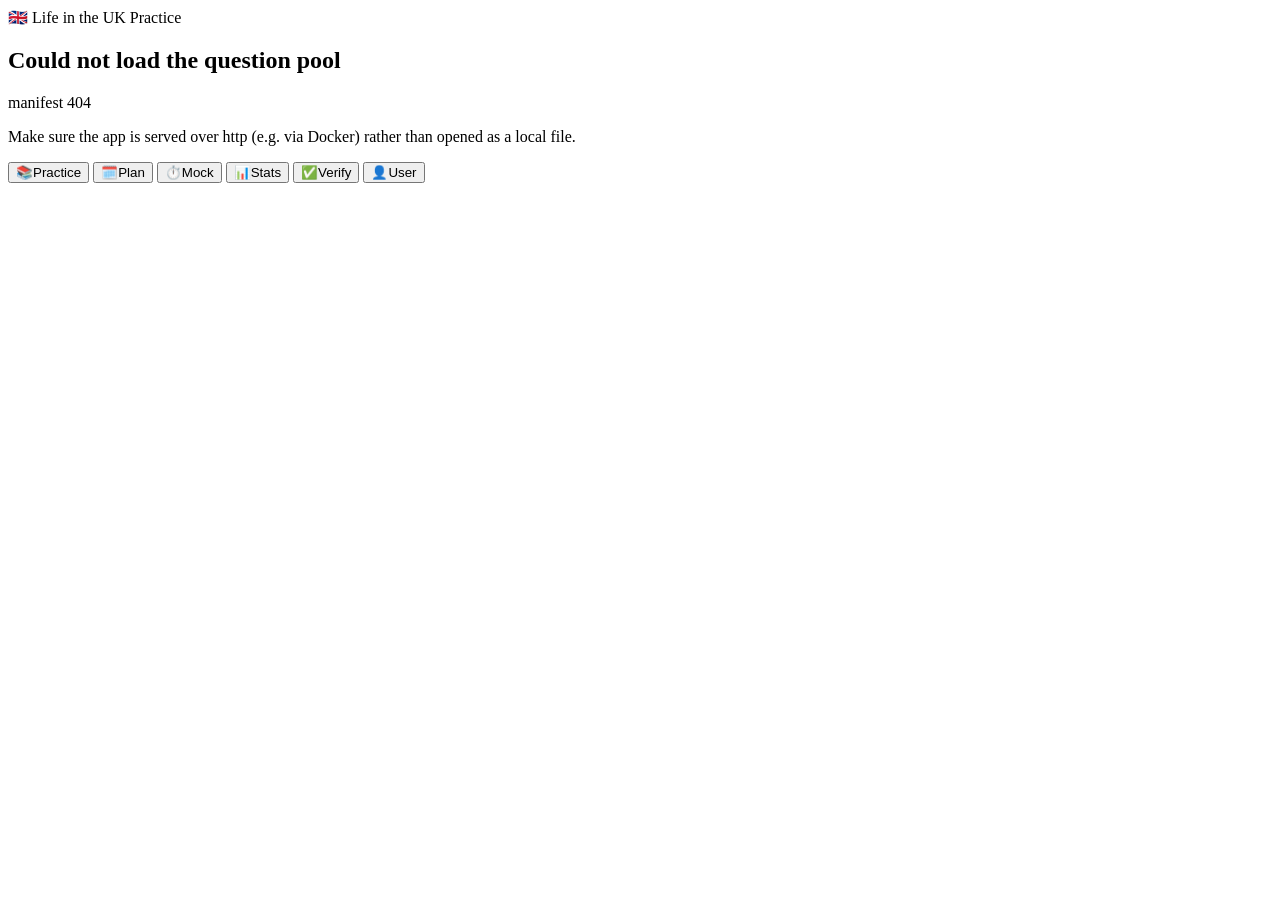
==== app/index.html @ ad507122 "Study plan: choose a 4, 2 or 1-week timeline; hide answers in review - three hand-written schedules " ====
<!doctype html>
<html lang="en">
  <head>
    <meta charset="utf-8" />
    <meta
      name="viewport"
      content="width=device-width, initial-scale=1, viewport-fit=cover"
    />
    <meta name="theme-color" content="#012169" />
    <meta
      name="description"
      content="Offline practice and mock tests for the Life in the UK Test — by category or random."
    />
    <title>Life in the UK · Practice</title>
    <link rel="stylesheet" href="css/styles.css?v=20261019b" />
  </head>
  <body>
    <div class="app">
      <header class="app-header" id="appHeader">
        <button class="icon-btn" id="backBtn" aria-label="Back" hidden>‹</button>
        <div class="header-titles">
          <span class="brand">🇬🇧 Life in the UK</span>
          <span class="subtitle" id="headerSubtitle">Practice</span>
        </div>
        <div class="header-right" id="headerRight"></div>
      </header>

      <main id="main" class="app-main" aria-live="polite">
        <div class="loading">
          <div class="spinner"></div>
          <p>Loading question pool…</p>
        </div>
      </main>

      <nav class="tabbar" id="tabbar">
        <button class="tab is-active" data-tab="practice">
          <span class="tab-ico">📚</span><span>Practice</span>
        </button>
        <button class="tab" data-tab="plan">
          <span class="tab-ico">🗓️</span><span>Plan</span>
        </button>
        <button class="tab" data-tab="mock">
          <span class="tab-ico">⏱️</span><span>Mock</span>
        </button>
        <button class="tab" data-tab="stats">
          <span class="tab-ico">📊</span><span>Stats</span>
        </button>
        <button class="tab" data-tab="verify">
          <span class="tab-ico">✅</span><span>Verify</span>
        </button>
        <button class="tab" data-tab="user">
          <span class="tab-ico">👤</span><span>User</span>
        </button>
      </nav>
    </div>

    <div class="toast" id="toast" hidden></div>

    <script src="js/app.js?v=20261019b"></script>
  </body>
</html>
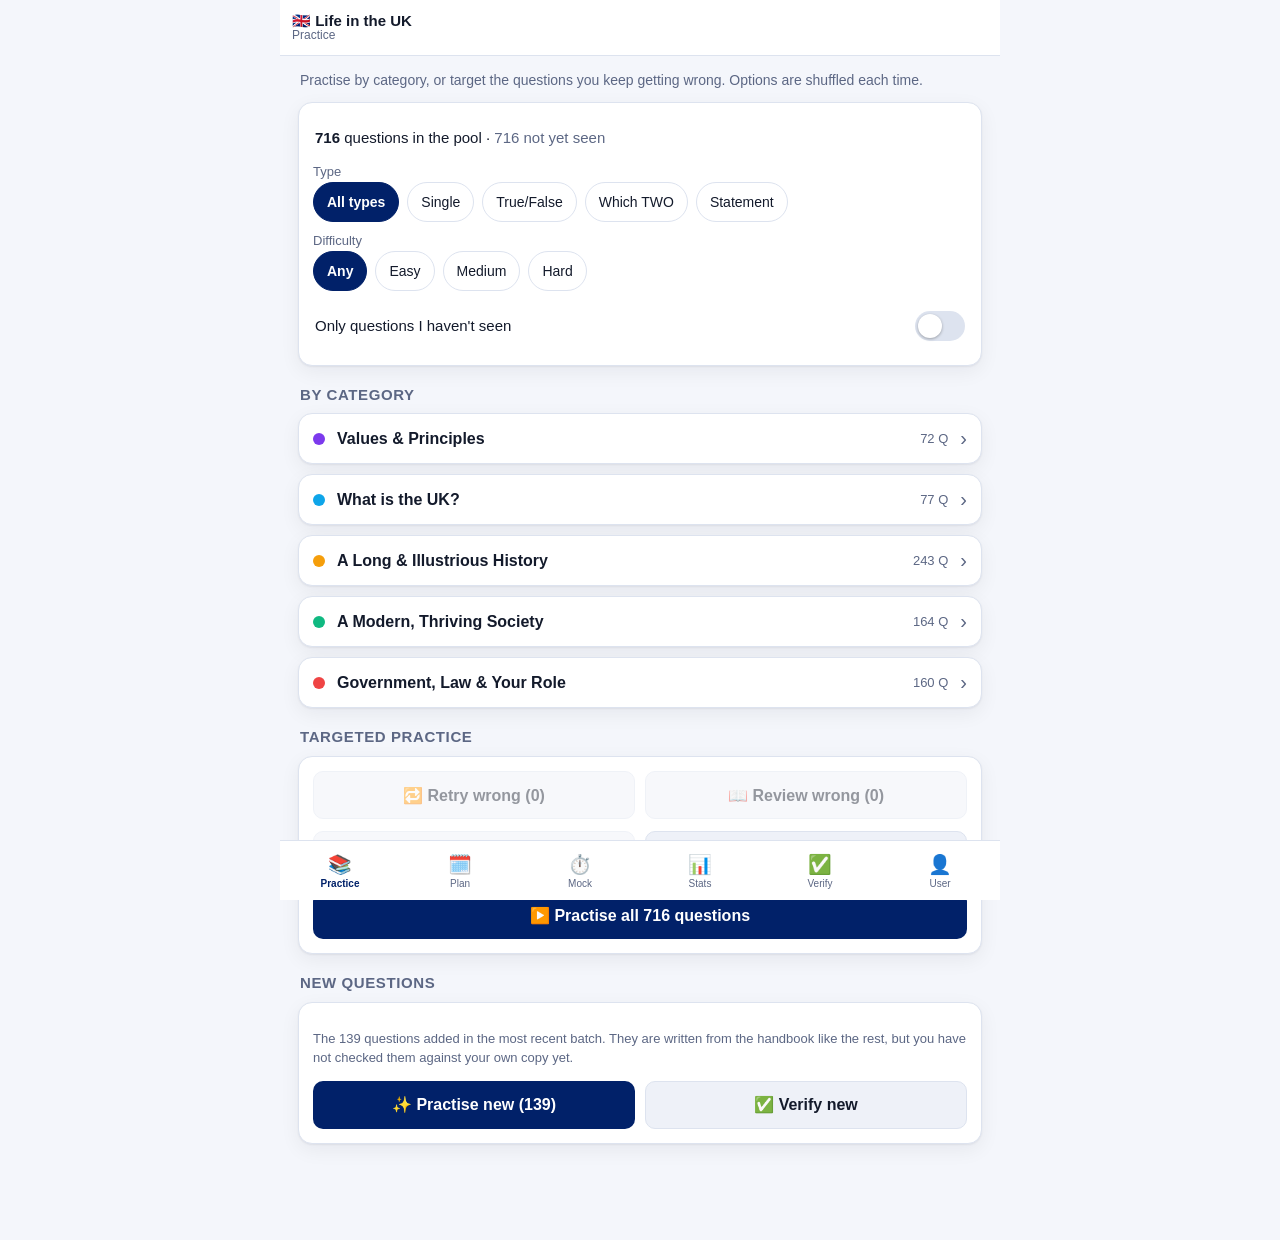
==== commit 405cf65b: "Life in the UK practice app: 716 questions, flags, review, Pages deploy - 716 original questions acr" ====
--- a/app/index.html
+++ b/app/index.html
@@ -12,7 +12,7 @@
       content="Offline practice and mock tests for the Life in the UK Test — by category or random."
     />
     <title>Life in the UK · Practice</title>
-    <link rel="stylesheet" href="css/styles.css?v=20261019b" />
+    <link rel="stylesheet" href="css/styles.css?v=20261019" />
   </head>
   <body>
     <div class="app">
@@ -56,6 +56,6 @@
 
     <div class="toast" id="toast" hidden></div>
 
-    <script src="js/app.js?v=20261019b"></script>
+    <script src="js/app.js?v=20261019"></script>
   </body>
 </html>
--- a/app/css/styles.css
+++ b/app/css/styles.css
@@ -0,0 +1,923 @@
+:root {
+  --bg: #f4f6fb;
+  --surface: #ffffff;
+  --surface-2: #eef1f8;
+  --text: #131a2b;
+  --muted: #5c6784;
+  --line: #dde3ef;
+  --brand: #012169;
+  --brand-2: #c8102e;
+  --accent: #012169;
+  --ok: #0f7a43;
+  --ok-bg: #e4f5ec;
+  --bad: #b3123b;
+  --bad-bg: #fbe6ec;
+  --warn: #a86000;
+  --radius: 14px;
+  --radius-sm: 10px;
+  --shadow: 0 1px 2px rgba(16, 24, 40, 0.06), 0 6px 20px rgba(16, 24, 40, 0.06);
+  --header-h: 56px;
+  --tab-h: 60px;
+  --maxw: 720px;
+}
+
+@media (prefers-color-scheme: dark) {
+  :root {
+    --bg: #0d1220;
+    --surface: #161d2f;
+    --surface-2: #1e2740;
+    --text: #eaeefb;
+    --muted: #9aa6c4;
+    --line: #2a3552;
+    --brand: #6f8bff;
+    --brand-2: #ff6b83;
+    --accent: #6f8bff;
+    --ok: #4ade80;
+    --ok-bg: #12301f;
+    --bad: #ff8098;
+    --bad-bg: #35131e;
+    --warn: #ffc266;
+    --shadow: 0 1px 2px rgba(0, 0, 0, 0.4), 0 8px 24px rgba(0, 0, 0, 0.35);
+  }
+}
+
+* {
+  box-sizing: border-box;
+  -webkit-tap-highlight-color: transparent;
+}
+
+/* An author `display` rule beats the UA's [hidden] rule, so elements such as
+   .icon-btn { display: grid } would stay visible despite the hidden attribute. */
+[hidden] {
+  display: none !important;
+}
+
+html,
+body {
+  margin: 0;
+  padding: 0;
+  height: 100%;
+}
+
+body {
+  background: var(--bg);
+  color: var(--text);
+  font-family: -apple-system, BlinkMacSystemFont, "Segoe UI", Roboto, "Helvetica Neue",
+    Arial, sans-serif;
+  font-size: 16px;
+  line-height: 1.45;
+  overscroll-behavior-y: none;
+}
+
+.app {
+  min-height: 100%;
+  max-width: var(--maxw);
+  margin: 0 auto;
+  display: flex;
+  flex-direction: column;
+}
+
+/* ---------- header ---------- */
+.app-header {
+  position: sticky;
+  top: 0;
+  z-index: 20;
+  height: var(--header-h);
+  display: flex;
+  align-items: center;
+  gap: 10px;
+  padding: 0 12px;
+  padding-top: env(safe-area-inset-top);
+  background: var(--surface);
+  border-bottom: 1px solid var(--line);
+}
+
+.header-titles {
+  display: flex;
+  flex-direction: column;
+  line-height: 1.1;
+  min-width: 0;
+  flex: 1;
+}
+.brand {
+  font-weight: 700;
+  font-size: 15px;
+  white-space: nowrap;
+  overflow: hidden;
+  text-overflow: ellipsis;
+}
+.subtitle {
+  font-size: 12px;
+  color: var(--muted);
+}
+.header-right {
+  display: flex;
+  align-items: center;
+  gap: 8px;
+}
+
+.icon-btn {
+  width: 40px;
+  height: 40px;
+  border-radius: 50%;
+  border: 1px solid var(--line);
+  background: var(--surface-2);
+  color: var(--text);
+  font-size: 22px;
+  line-height: 1;
+  display: grid;
+  place-items: center;
+  cursor: pointer;
+}
+.icon-btn:active {
+  transform: scale(0.94);
+}
+
+/* ---------- main ---------- */
+.app-main {
+  flex: 1;
+  padding: 14px 14px calc(var(--tab-h) + 24px + env(safe-area-inset-bottom));
+}
+
+.loading {
+  display: grid;
+  place-items: center;
+  gap: 12px;
+  padding: 60px 0;
+  color: var(--muted);
+}
+.spinner {
+  width: 30px;
+  height: 30px;
+  border: 3px solid var(--line);
+  border-top-color: var(--accent);
+  border-radius: 50%;
+  animation: spin 0.8s linear infinite;
+}
+@keyframes spin {
+  to {
+    transform: rotate(360deg);
+  }
+}
+
+/* ---------- cards ---------- */
+.card {
+  background: var(--surface);
+  border: 1px solid var(--line);
+  border-radius: var(--radius);
+  box-shadow: var(--shadow);
+  padding: 14px;
+  margin-bottom: 12px;
+}
+
+h2.section {
+  font-size: 15px;
+  text-transform: uppercase;
+  letter-spacing: 0.04em;
+  color: var(--muted);
+  margin: 18px 2px 8px;
+}
+
+p.lede {
+  color: var(--muted);
+  margin: 0 2px 12px;
+  font-size: 14px;
+}
+
+/* ---------- buttons ---------- */
+.btn {
+  appearance: none;
+  border: 1px solid transparent;
+  border-radius: var(--radius-sm);
+  background: var(--accent);
+  color: #fff;
+  font-size: 16px;
+  font-weight: 600;
+  padding: 13px 16px;
+  min-height: 48px;
+  width: 100%;
+  cursor: pointer;
+  display: inline-flex;
+  align-items: center;
+  justify-content: center;
+  gap: 8px;
+}
+.btn:active {
+  transform: scale(0.99);
+  opacity: 0.92;
+}
+.btn.secondary {
+  background: var(--surface-2);
+  color: var(--text);
+  border-color: var(--line);
+}
+.btn.danger {
+  background: var(--brand-2);
+}
+.btn[disabled] {
+  opacity: 0.45;
+  pointer-events: none;
+}
+.btn-row {
+  display: flex;
+  gap: 10px;
+}
+.btn-row .btn {
+  width: 100%;
+}
+
+/* ---------- category list ---------- */
+.cat-row {
+  display: flex;
+  align-items: center;
+  gap: 12px;
+  width: 100%;
+  text-align: left;
+  border: 1px solid var(--line);
+  background: var(--surface);
+  border-radius: var(--radius);
+  padding: 13px 14px;
+  margin-bottom: 10px;
+  color: var(--text);
+  font-size: 16px;
+  cursor: pointer;
+  box-shadow: var(--shadow);
+}
+.cat-row:active {
+  transform: scale(0.995);
+}
+.cat-dot {
+  width: 12px;
+  height: 12px;
+  border-radius: 50%;
+  flex: none;
+}
+.cat-name {
+  flex: 1;
+  font-weight: 600;
+  min-width: 0;
+}
+.cat-meta {
+  font-size: 13px;
+  color: var(--muted);
+  text-align: right;
+}
+.cat-chev {
+  color: var(--muted);
+  font-size: 20px;
+}
+
+/* ---------- people list (User tab) ---------- */
+.person-row {
+  display: flex;
+  align-items: center;
+  gap: 12px;
+  width: 100%;
+  text-align: left;
+  border: 1px solid var(--line);
+  background: var(--surface);
+  border-radius: var(--radius);
+  padding: 12px 14px;
+  margin-bottom: 10px;
+  color: var(--text);
+  font-size: 16px;
+  cursor: pointer;
+  box-shadow: var(--shadow);
+}
+.person-row:active {
+  transform: scale(0.995);
+}
+.person-row.is-active {
+  border-color: var(--accent);
+}
+.person-row .who {
+  flex: 1;
+  min-width: 0;
+}
+.person-row .who b {
+  display: block;
+  font-size: 15px;
+  font-weight: 600;
+  overflow: hidden;
+  text-overflow: ellipsis;
+  white-space: nowrap;
+}
+.person-row .who span {
+  display: block;
+  margin-top: 2px;
+  font-size: 12px;
+  font-weight: 400;
+  color: var(--muted);
+}
+
+/* ---------- chips ---------- */
+.chips {
+  display: flex;
+  flex-wrap: wrap;
+  gap: 8px;
+  margin-bottom: 10px;
+}
+.chip {
+  border: 1px solid var(--line);
+  background: var(--surface);
+  color: var(--text);
+  border-radius: 999px;
+  padding: 8px 13px;
+  font-size: 14px;
+  min-height: 40px;
+  cursor: pointer;
+}
+.chip.is-on {
+  background: var(--accent);
+  border-color: var(--accent);
+  color: #fff;
+  font-weight: 600;
+}
+
+/* ---------- filters ---------- */
+.field {
+  display: flex;
+  align-items: center;
+  justify-content: space-between;
+  gap: 10px;
+  padding: 10px 2px;
+  border-bottom: 1px solid var(--line);
+}
+.field:last-child {
+  border-bottom: none;
+}
+.field label {
+  font-size: 15px;
+}
+select,
+input[type="text"] {
+  font: inherit;
+  color: var(--text);
+  background: var(--surface-2);
+  border: 1px solid var(--line);
+  border-radius: 8px;
+  padding: 9px 10px;
+  min-height: 42px;
+}
+.switch {
+  position: relative;
+  width: 50px;
+  height: 30px;
+  flex: none;
+}
+.switch input {
+  opacity: 0;
+  width: 100%;
+  height: 100%;
+  margin: 0;
+  cursor: pointer;
+}
+.switch .track {
+  position: absolute;
+  inset: 0;
+  background: var(--line);
+  border-radius: 999px;
+  transition: background 0.15s;
+  pointer-events: none;
+}
+.switch .track::after {
+  content: "";
+  position: absolute;
+  top: 3px;
+  left: 3px;
+  width: 24px;
+  height: 24px;
+  border-radius: 50%;
+  background: #fff;
+  transition: transform 0.15s;
+  box-shadow: 0 1px 3px rgba(0, 0, 0, 0.3);
+}
+.switch input:checked + .track {
+  background: var(--accent);
+}
+.switch input:checked + .track::after {
+  transform: translateX(20px);
+}
+
+/* ---------- question ---------- */
+.q-progress {
+  display: flex;
+  align-items: center;
+  gap: 10px;
+  margin-bottom: 10px;
+  font-size: 13px;
+  color: var(--muted);
+}
+.progress-bar {
+  flex: 1;
+  height: 6px;
+  background: var(--surface-2);
+  border-radius: 999px;
+  overflow: hidden;
+}
+.progress-bar > span {
+  display: block;
+  height: 100%;
+  background: var(--accent);
+  border-radius: 999px;
+  transition: width 0.2s;
+}
+
+.q-meta {
+  display: flex;
+  flex-wrap: wrap;
+  gap: 6px;
+  margin-bottom: 8px;
+}
+.pill {
+  font-size: 11px;
+  text-transform: uppercase;
+  letter-spacing: 0.03em;
+  padding: 3px 8px;
+  border-radius: 999px;
+  background: var(--surface-2);
+  color: var(--muted);
+  border: 1px solid var(--line);
+}
+.pill.type {
+  color: var(--accent);
+  border-color: currentColor;
+}
+
+.q-text {
+  font-size: 18px;
+  font-weight: 650;
+  line-height: 1.4;
+  margin: 4px 0 14px;
+}
+.q-text .quote {
+  display: block;
+  margin-top: 8px;
+  padding: 10px 12px;
+  background: var(--surface-2);
+  border-left: 3px solid var(--accent);
+  border-radius: 8px;
+  font-weight: 500;
+}
+
+.options {
+  display: grid;
+  gap: 10px;
+}
+.opt {
+  display: flex;
+  align-items: flex-start;
+  gap: 11px;
+  width: 100%;
+  text-align: left;
+  padding: 13px 14px;
+  min-height: 52px;
+  background: var(--surface);
+  border: 1.5px solid var(--line);
+  border-radius: var(--radius-sm);
+  color: var(--text);
+  font-size: 16px;
+  cursor: pointer;
+}
+.opt:active {
+  transform: scale(0.995);
+}
+.opt .mark {
+  flex: none;
+  width: 26px;
+  height: 26px;
+  border-radius: 50%;
+  border: 1.5px solid var(--line);
+  display: grid;
+  place-items: center;
+  font-size: 13px;
+  font-weight: 700;
+  color: var(--muted);
+  background: var(--surface-2);
+}
+.opt.is-selected {
+  border-color: var(--accent);
+  background: color-mix(in srgb, var(--accent) 8%, var(--surface));
+}
+.opt.is-selected .mark {
+  background: var(--accent);
+  border-color: var(--accent);
+  color: #fff;
+}
+.opt.is-correct {
+  border-color: var(--ok);
+  background: var(--ok-bg);
+}
+.opt.is-correct .mark {
+  background: var(--ok);
+  border-color: var(--ok);
+  color: #fff;
+}
+.opt.is-wrong {
+  border-color: var(--bad);
+  background: var(--bad-bg);
+}
+.opt.is-wrong .mark {
+  background: var(--bad);
+  border-color: var(--bad);
+  color: #fff;
+}
+.opt[disabled] {
+  cursor: default;
+}
+
+.feedback {
+  border-radius: var(--radius-sm);
+  padding: 12px 14px;
+  margin-top: 14px;
+  font-size: 15px;
+  border: 1px solid;
+}
+.feedback.ok {
+  background: var(--ok-bg);
+  border-color: var(--ok);
+  color: var(--text);
+}
+.feedback.bad {
+  background: var(--bad-bg);
+  border-color: var(--bad);
+  color: var(--text);
+}
+.feedback strong {
+  display: block;
+  margin-bottom: 4px;
+}
+
+.actions {
+  position: sticky;
+  bottom: calc(var(--tab-h) + env(safe-area-inset-bottom));
+  padding-top: 12px;
+  background: linear-gradient(to top, var(--bg) 70%, transparent);
+}
+
+/* ---------- mock ---------- */
+.timer {
+  font-variant-numeric: tabular-nums;
+  font-weight: 700;
+  font-size: 15px;
+  padding: 6px 11px;
+  border-radius: 999px;
+  background: var(--surface-2);
+  border: 1px solid var(--line);
+}
+.timer.low {
+  background: var(--bad-bg);
+  color: var(--bad);
+  border-color: var(--bad);
+}
+
+.grid {
+  display: grid;
+  grid-template-columns: repeat(auto-fill, minmax(46px, 1fr));
+  gap: 8px;
+}
+.grid button {
+  aspect-ratio: 1;
+  min-height: 46px;
+  border-radius: 10px;
+  border: 1.5px solid var(--line);
+  background: var(--surface);
+  color: var(--text);
+  font-weight: 600;
+  cursor: pointer;
+  position: relative;
+}
+.grid button.answered {
+  background: color-mix(in srgb, var(--accent) 16%, var(--surface));
+  border-color: var(--accent);
+}
+.grid button.flagged::after {
+  content: "";
+  position: absolute;
+  top: 4px;
+  right: 4px;
+  width: 7px;
+  height: 7px;
+  border-radius: 50%;
+  background: var(--warn);
+}
+.grid button.current {
+  outline: 2px solid var(--text);
+  outline-offset: 1px;
+}
+
+.big-score {
+  text-align: center;
+  padding: 8px 0 4px;
+}
+.big-score .val {
+  font-size: 46px;
+  font-weight: 800;
+  line-height: 1;
+}
+.big-score .of {
+  font-size: 18px;
+  color: var(--muted);
+}
+.badge {
+  display: inline-block;
+  padding: 5px 12px;
+  border-radius: 999px;
+  font-weight: 700;
+  font-size: 14px;
+  margin-top: 8px;
+}
+.badge.pass {
+  background: var(--ok-bg);
+  color: var(--ok);
+  border: 1px solid var(--ok);
+}
+.badge.fail {
+  background: var(--bad-bg);
+  color: var(--bad);
+  border: 1px solid var(--bad);
+}
+
+.breakdown {
+  display: grid;
+  gap: 8px;
+}
+.bd-row {
+  display: grid;
+  grid-template-columns: 1fr auto;
+  gap: 4px 10px;
+  font-size: 14px;
+}
+.bd-bar {
+  grid-column: 1 / -1;
+  height: 6px;
+  background: var(--surface-2);
+  border-radius: 999px;
+  overflow: hidden;
+}
+.bd-bar > span {
+  display: block;
+  height: 100%;
+  background: var(--accent);
+}
+
+.review-item {
+  border: 1px solid var(--line);
+  border-radius: var(--radius-sm);
+  padding: 12px;
+  margin-bottom: 10px;
+  background: var(--surface);
+}
+.review-item .rq {
+  font-weight: 600;
+  margin-bottom: 8px;
+}
+.review-item .ropt {
+  font-size: 14px;
+  padding: 7px 10px;
+  border-radius: 8px;
+  border: 1px solid var(--line);
+  margin-bottom: 6px;
+  display: flex;
+  gap: 8px;
+}
+.review-item .ropt.correct {
+  border-color: var(--ok);
+  background: var(--ok-bg);
+}
+.review-item .ropt.wrong {
+  border-color: var(--bad);
+  background: var(--bad-bg);
+}
+.review-item .rexp {
+  font-size: 14px;
+  color: var(--muted);
+  margin-top: 6px;
+}
+
+.stat-grid {
+  display: grid;
+  grid-template-columns: repeat(2, 1fr);
+  gap: 10px;
+}
+.stat-box {
+  background: var(--surface);
+  border: 1px solid var(--line);
+  border-radius: var(--radius-sm);
+  padding: 12px;
+  text-align: center;
+}
+.stat-box .n {
+  font-size: 26px;
+  font-weight: 800;
+}
+.stat-box .l {
+  font-size: 12px;
+  color: var(--muted);
+  text-transform: uppercase;
+  letter-spacing: 0.03em;
+}
+
+.muted {
+  color: var(--muted);
+}
+.center {
+  text-align: center;
+}
+.small {
+  font-size: 13px;
+}
+.mt {
+  margin-top: 12px;
+}
+.spacer {
+  height: 6px;
+}
+
+/* ---------- tabbar ---------- */
+.tabbar {
+  position: fixed;
+  bottom: 0;
+  left: 0;
+  right: 0;
+  z-index: 20;
+  height: calc(var(--tab-h) + env(safe-area-inset-bottom));
+  padding-bottom: env(safe-area-inset-bottom);
+  display: flex;
+  max-width: var(--maxw);
+  margin: 0 auto;
+  background: var(--surface);
+  border-top: 1px solid var(--line);
+}
+.tab {
+  flex: 1;
+  border: none;
+  background: none;
+  color: var(--muted);
+  font-size: 11px;
+  display: flex;
+  flex-direction: column;
+  align-items: center;
+  justify-content: center;
+  gap: 2px;
+  cursor: pointer;
+}
+.tab .tab-ico {
+  font-size: 19px;
+}
+.tab.is-active {
+  color: var(--accent);
+  font-weight: 700;
+}
+
+/* ---------- toast ---------- */
+.toast {
+  position: fixed;
+  left: 50%;
+  bottom: calc(var(--tab-h) + 20px);
+  transform: translateX(-50%);
+  background: var(--text);
+  color: var(--bg);
+  padding: 10px 16px;
+  border-radius: 999px;
+  font-size: 14px;
+  z-index: 50;
+  max-width: 90vw;
+}
+
+@media (min-width: 640px) {
+  .app-main {
+    padding-left: 18px;
+    padding-right: 18px;
+  }
+}
+
+/* ---------- study plan ---------- */
+.plan-card {
+  padding: 4px 12px;
+}
+.plan-day {
+  display: flex;
+  gap: 10px;
+  padding: 12px 0;
+  border-bottom: 1px solid var(--line);
+}
+.plan-day:last-child {
+  border-bottom: none;
+}
+.plan-day.is-today {
+  background: color-mix(in srgb, var(--accent) 7%, transparent);
+  border-radius: 10px;
+  padding-left: 8px;
+  padding-right: 8px;
+}
+.plan-day.is-done .plan-body {
+  opacity: 0.5;
+}
+.plan-check {
+  flex: none;
+  width: 30px;
+  height: 30px;
+  border-radius: 50%;
+  border: 1.5px solid var(--line);
+  background: var(--surface-2);
+  color: var(--ok);
+  font-weight: 800;
+  font-size: 15px;
+  cursor: pointer;
+}
+.plan-day.is-done .plan-check {
+  background: var(--ok);
+  border-color: var(--ok);
+  color: #fff;
+}
+.plan-body {
+  flex: 1;
+  min-width: 0;
+}
+.plan-head {
+  display: flex;
+  align-items: center;
+  gap: 8px;
+  flex-wrap: wrap;
+}
+.plan-focus {
+  font-size: 14px;
+  color: var(--muted);
+}
+.plan-tasks {
+  margin: 6px 0 8px;
+  padding-left: 18px;
+  font-size: 14px;
+}
+.plan-tasks li {
+  margin-bottom: 3px;
+}
+.plan-go {
+  width: auto;
+  min-height: 40px;
+  padding: 9px 14px;
+  font-size: 14px;
+}
+
+/* ---------- forms (my questions) ---------- */
+.f-label {
+  display: block;
+  font-size: 13px;
+  color: var(--muted);
+  margin: 12px 0 5px;
+}
+.card textarea {
+  width: 100%;
+  font: inherit;
+  color: var(--text);
+  background: var(--surface-2);
+  border: 1px solid var(--line);
+  border-radius: 8px;
+  padding: 10px;
+  resize: vertical;
+}
+.card input[type="text"],
+.card select {
+  width: 100%;
+}
+.card input[type="text"] {
+  margin-bottom: 6px;
+}
+#testDate {
+  max-width: 180px;
+}
+code {
+  background: var(--surface-2);
+  border: 1px solid var(--line);
+  border-radius: 5px;
+  padding: 1px 5px;
+  font-size: 12px;
+}
+
+/* ---------- verify mode ---------- */
+.ropt {
+  display: flex;
+  gap: 8px;
+  font-size: 14px;
+  padding: 8px 10px;
+  border-radius: 8px;
+  border: 1px solid var(--line);
+  margin-bottom: 6px;
+}
+.ropt.correct {
+  border-color: var(--ok);
+  background: var(--ok-bg);
+}
+.ropt.wrong {
+  border-color: var(--bad);
+  background: var(--bad-bg);
+}
+.tabbar .tab {
+  min-width: 0;
+}
+.tabbar .tab span:last-child {
+  font-size: 10px;
+  white-space: nowrap;
+}
+
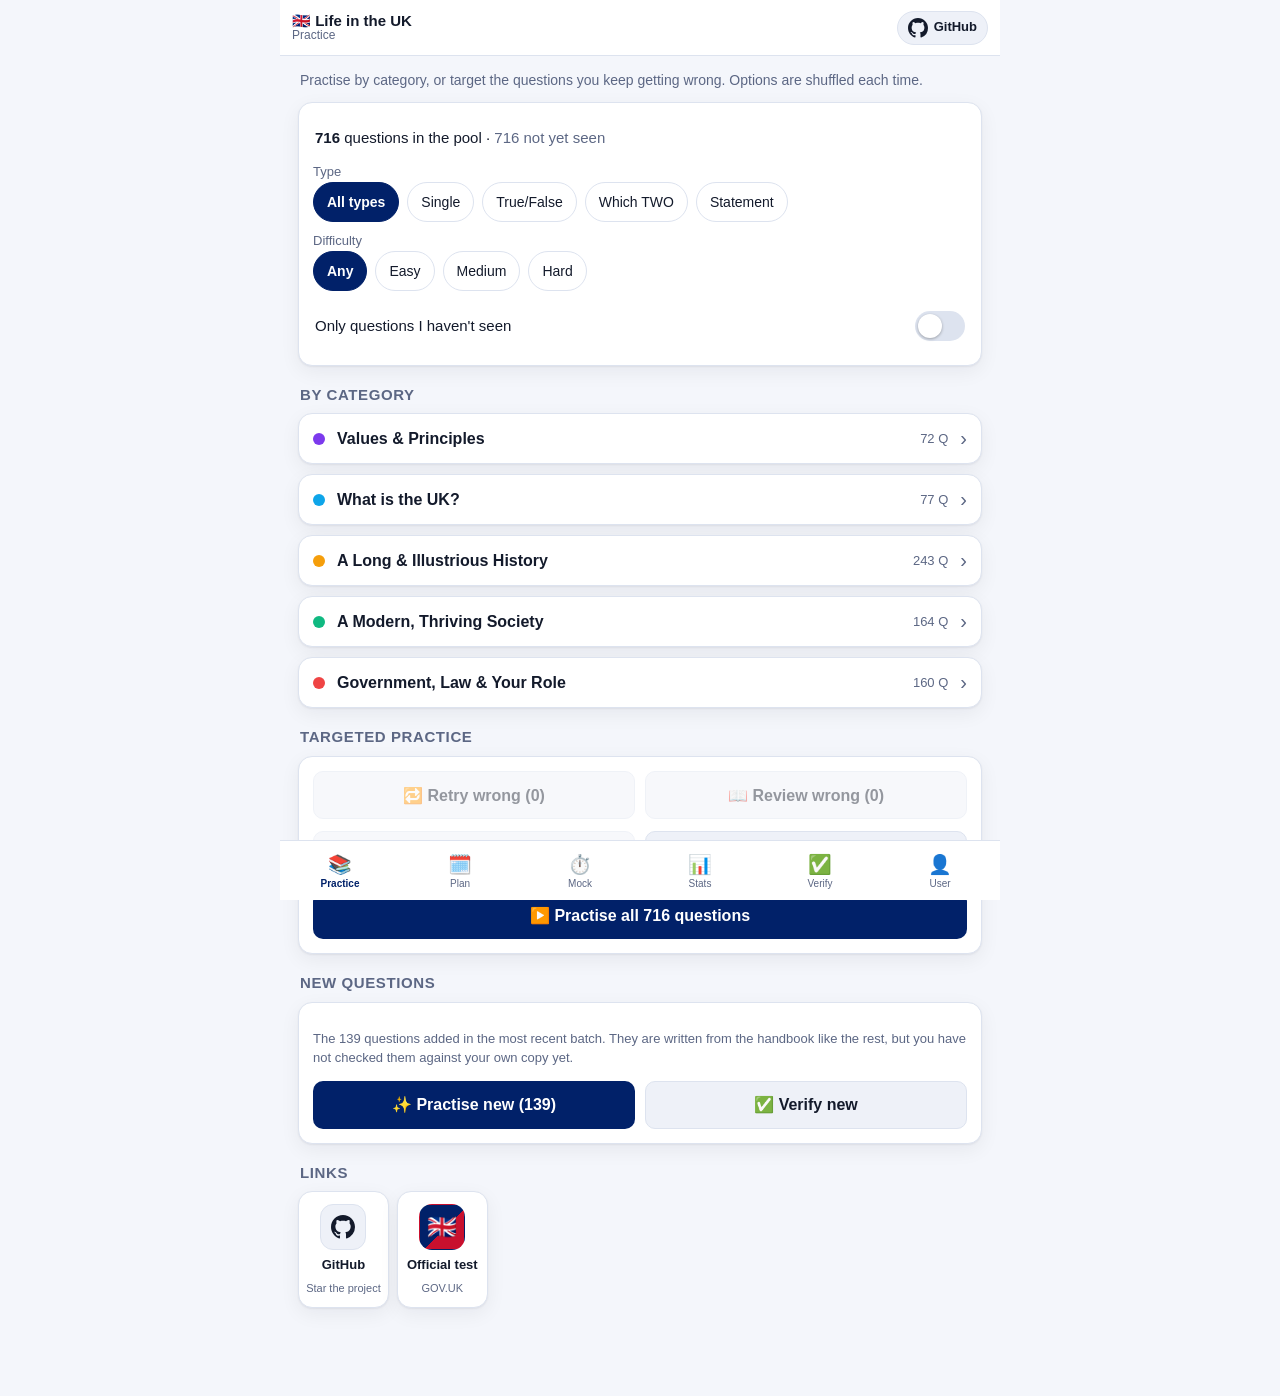
==== commit dde98d4e: "Header GitHub star button and home-screen project tiles - Header now carries a persistent GitHub pil" ====
--- a/app/index.html
+++ b/app/index.html
@@ -12,7 +12,7 @@
       content="Offline practice and mock tests for the Life in the UK Test — by category or random."
     />
     <title>Life in the UK · Practice</title>
-    <link rel="stylesheet" href="css/styles.css?v=20261019" />
+    <link rel="stylesheet" href="css/styles.css?v=20261019c" />
   </head>
   <body>
     <div class="app">
@@ -22,7 +22,22 @@
           <span class="brand">🇬🇧 Life in the UK</span>
           <span class="subtitle" id="headerSubtitle">Practice</span>
         </div>
-        <div class="header-right" id="headerRight"></div>
+        <div class="header-right" id="headerRight">
+          <span class="header-extra" id="headerExtra"></span>
+          <a
+            class="gh-btn"
+            id="ghBtn"
+            href="https://github.com/imnelsonchan-code/life-in-the-uk-test"
+            target="_blank"
+            rel="noopener noreferrer"
+            aria-label="Open the project on GitHub"
+            title="Open the project on GitHub"
+          >
+            <span class="gh-ico" aria-hidden="true"></span>
+            <span class="gh-label">GitHub</span>
+            <span class="gh-count" id="ghCount" hidden></span>
+          </a>
+        </div>
       </header>
 
       <main id="main" class="app-main" aria-live="polite">
@@ -56,6 +71,6 @@
 
     <div class="toast" id="toast" hidden></div>
 
-    <script src="js/app.js?v=20261019"></script>
+    <script src="js/app.js?v=20261019c"></script>
   </body>
 </html>
--- a/app/css/styles.css
+++ b/app/css/styles.css
@@ -115,6 +115,50 @@
   align-items: center;
   gap: 8px;
 }
+.header-extra {
+  display: flex;
+  align-items: center;
+}
+
+/* GitHub button — always in the header, never cleared by a re-render */
+.gh-btn {
+  display: inline-flex;
+  align-items: center;
+  gap: 6px;
+  height: 34px;
+  padding: 0 10px;
+  border: 1px solid var(--line);
+  border-radius: 999px;
+  background: var(--surface-2);
+  color: var(--text);
+  font-size: 13px;
+  font-weight: 600;
+  text-decoration: none;
+  white-space: nowrap;
+}
+.gh-btn:active {
+  transform: scale(0.96);
+}
+.gh-btn .gh-ico {
+  display: inline-flex;
+  align-items: center;
+}
+.gh-label {
+  display: none;
+}
+.gh-count {
+  color: var(--muted);
+  font-variant-numeric: tabular-nums;
+}
+.gh-count[hidden] {
+  display: none;
+}
+/* Show the "GitHub" word only when the header has room for it. */
+@media (min-width: 430px) {
+  .gh-label {
+    display: inline;
+  }
+}
 
 .icon-btn {
   width: 40px;
@@ -168,6 +212,60 @@
   box-shadow: var(--shadow);
   padding: 14px;
   margin-bottom: 12px;
+}
+
+/* ---------- links (home-screen style app tiles) ---------- */
+.app-grid {
+  display: grid;
+  grid-template-columns: repeat(auto-fill, minmax(84px, 1fr));
+  gap: 14px 8px;
+  margin-bottom: 4px;
+}
+.app-tile {
+  display: flex;
+  flex-direction: column;
+  align-items: center;
+  gap: 6px;
+  padding: 12px 6px 10px;
+  border: 1px solid var(--line);
+  border-radius: var(--radius);
+  background: var(--surface);
+  box-shadow: var(--shadow);
+  color: var(--text);
+  text-decoration: none;
+  text-align: center;
+}
+.app-tile:active {
+  transform: scale(0.97);
+}
+.app-ico {
+  width: 46px;
+  height: 46px;
+  border-radius: 13px;
+  display: grid;
+  place-items: center;
+  font-size: 24px;
+  line-height: 1;
+  background: var(--surface-2);
+  border: 1px solid var(--line);
+  color: var(--text);
+}
+.app-ico svg {
+  width: 24px;
+  height: 24px;
+}
+.app-ico.gov {
+  border-color: transparent;
+  background: linear-gradient(135deg, #012169 0%, #012169 55%, #c8102e 55%, #c8102e 100%);
+}
+.app-label {
+  font-size: 13px;
+  font-weight: 600;
+}
+.app-sub {
+  font-size: 11px;
+  color: var(--muted);
+  font-variant-numeric: tabular-nums;
 }
 
 h2.section {
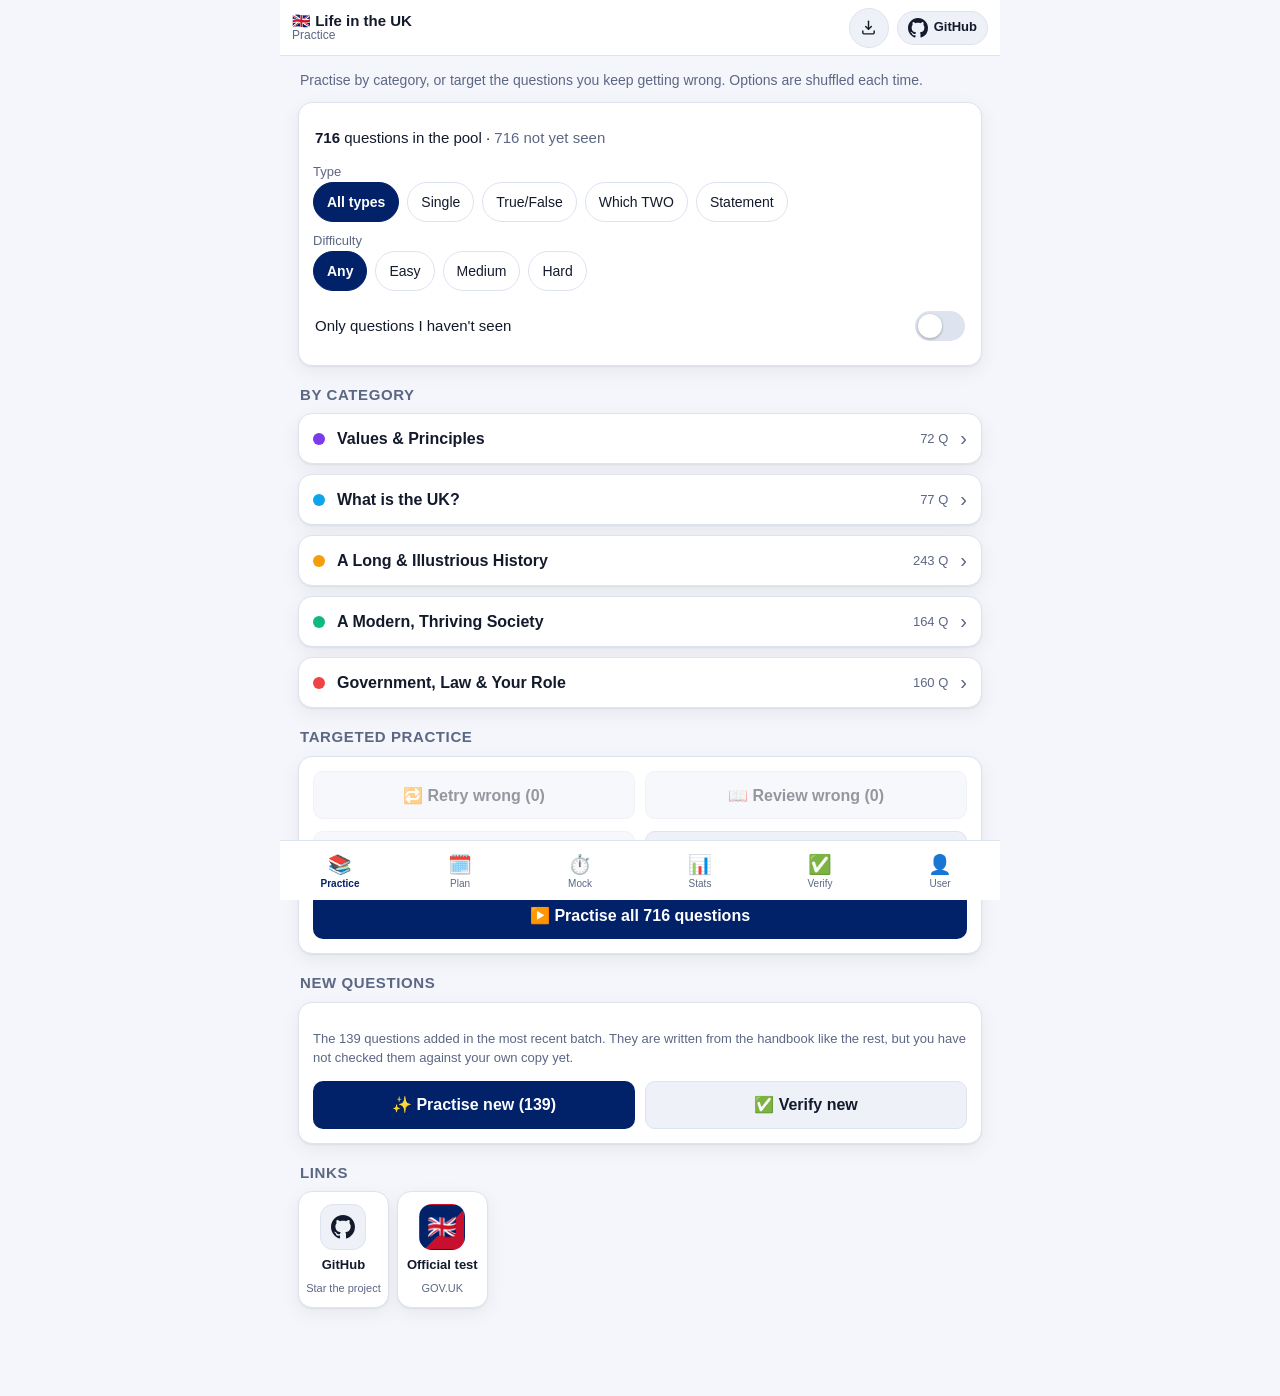
==== commit 989303be: "Add an install button that puts the app on your home screen A ⬇ button now sits in the header beside" ====
--- a/app/index.html
+++ b/app/index.html
@@ -12,7 +12,11 @@
       content="Offline practice and mock tests for the Life in the UK Test — by category or random."
     />
     <title>Life in the UK · Practice</title>
-    <link rel="stylesheet" href="css/styles.css?v=20261019c" />
+    <link rel="icon" href="icons/icon.svg" type="image/svg+xml" />
+    <link rel="apple-touch-icon" sizes="180x180" href="icons/apple-touch-icon.png" />
+    <link rel="manifest" href="manifest.webmanifest?v=20261019e" />
+    <meta name="apple-mobile-web-app-title" content="Life in the UK" />
+    <link rel="stylesheet" href="css/styles.css?v=20261019e" />
   </head>
   <body>
     <div class="app">
@@ -24,6 +28,31 @@
         </div>
         <div class="header-right" id="headerRight">
           <span class="header-extra" id="headerExtra"></span>
+          <button
+            class="icon-btn install-btn"
+            id="installBtn"
+            type="button"
+            aria-label="Add this app to your home screen"
+            title="Add this app to your home screen"
+            hidden
+          >
+            <svg
+              viewBox="0 0 24 24"
+              width="17"
+              height="17"
+              fill="none"
+              stroke="currentColor"
+              stroke-width="2"
+              stroke-linecap="round"
+              stroke-linejoin="round"
+              aria-hidden="true"
+              focusable="false"
+            >
+              <path d="M12 3v11" />
+              <path d="M8 10.5l4 4 4-4" />
+              <path d="M4 17v2.5A1.5 1.5 0 0 0 5.5 21h13a1.5 1.5 0 0 0 1.5-1.5V17" />
+            </svg>
+          </button>
           <a
             class="gh-btn"
             id="ghBtn"
@@ -71,6 +100,6 @@
 
     <div class="toast" id="toast" hidden></div>
 
-    <script src="js/app.js?v=20261019c"></script>
+    <script src="js/app.js?v=20261019e"></script>
   </body>
 </html>
--- a/app/css/styles.css
+++ b/app/css/styles.css
@@ -120,6 +120,20 @@
   align-items: center;
 }
 
+/* "Add to Home Screen" — icon only, sits beside the project link. */
+.install-btn {
+  width: 34px;
+  height: 34px;
+  font-size: 15px;
+  flex: none;
+}
+.install-btn:active {
+  transform: scale(0.96);
+}
+.install-btn svg {
+  display: block;
+}
+
 /* GitHub button — always in the header, never cleared by a re-render */
 .gh-btn {
   display: inline-flex;
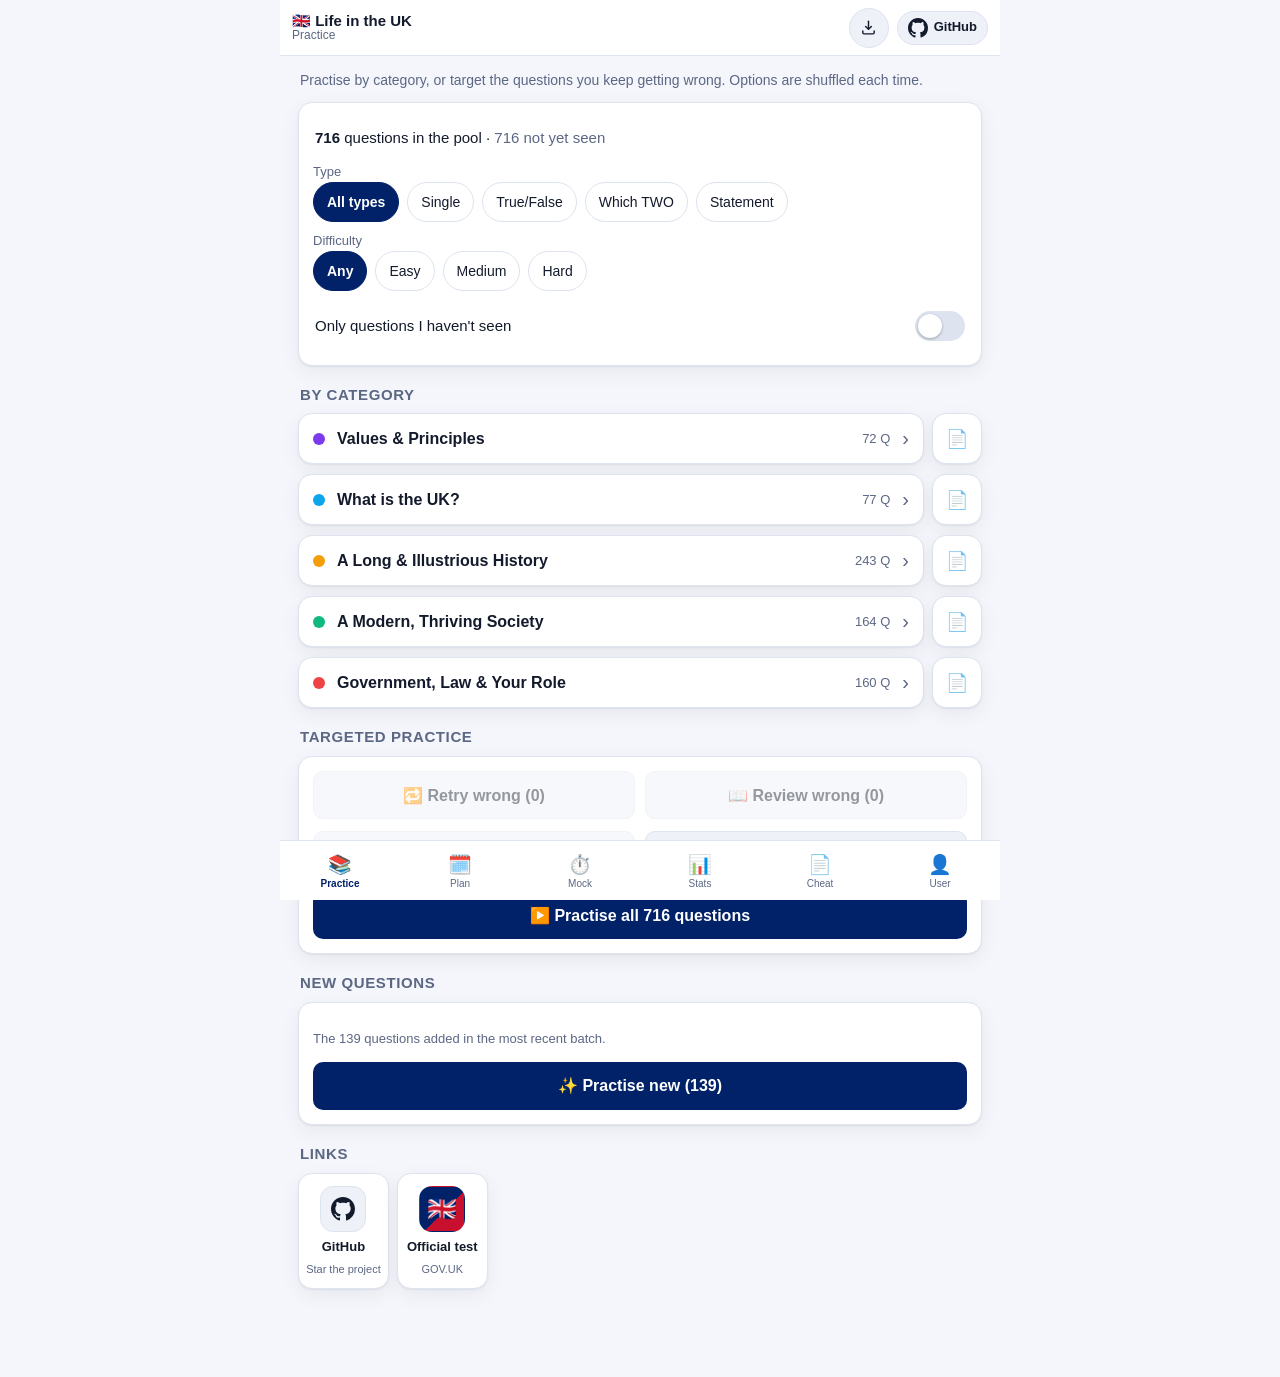
==== commit d60c0ec0: "Add a Cheat sheet tab; retire the Verify tab The revision notes in Cheat_Sheet.md are now part of th" ====
--- a/app/index.html
+++ b/app/index.html
@@ -14,9 +14,9 @@
     <title>Life in the UK · Practice</title>
     <link rel="icon" href="icons/icon.svg" type="image/svg+xml" />
     <link rel="apple-touch-icon" sizes="180x180" href="icons/apple-touch-icon.png" />
-    <link rel="manifest" href="manifest.webmanifest?v=20261019e" />
+    <link rel="manifest" href="manifest.webmanifest?v=20261019f" />
     <meta name="apple-mobile-web-app-title" content="Life in the UK" />
-    <link rel="stylesheet" href="css/styles.css?v=20261019e" />
+    <link rel="stylesheet" href="css/styles.css?v=20261019f" />
   </head>
   <body>
     <div class="app">
@@ -89,8 +89,8 @@
         <button class="tab" data-tab="stats">
           <span class="tab-ico">📊</span><span>Stats</span>
         </button>
-        <button class="tab" data-tab="verify">
-          <span class="tab-ico">✅</span><span>Verify</span>
+        <button class="tab" data-tab="cheat">
+          <span class="tab-ico">📄</span><span>Cheat</span>
         </button>
         <button class="tab" data-tab="user">
           <span class="tab-ico">👤</span><span>User</span>
@@ -100,6 +100,6 @@
 
     <div class="toast" id="toast" hidden></div>
 
-    <script src="js/app.js?v=20261019e"></script>
+    <script src="js/app.js?v=20261019f"></script>
   </body>
 </html>
--- a/app/css/styles.css
+++ b/app/css/styles.css
@@ -379,6 +379,88 @@
   font-size: 20px;
 }
 
+/* ---------- cheat sheet ---------- */
+.cat-line {
+  display: flex;
+  align-items: stretch;
+  gap: 8px;
+  margin-bottom: 10px;
+}
+.cat-line .cat-row {
+  flex: 1;
+  min-width: 0;
+  margin-bottom: 0;
+}
+.cheat-btn {
+  flex: none;
+  width: 50px;
+  padding: 0;
+  border: 1px solid var(--line);
+  border-radius: var(--radius);
+  background: var(--surface);
+  box-shadow: var(--shadow);
+  color: var(--text);
+  font-size: 18px;
+  line-height: 1;
+  cursor: pointer;
+}
+.cheat-btn:active {
+  transform: scale(0.97);
+}
+.cheat-list {
+  margin: 0;
+  padding-left: 18px;
+}
+.cheat-list li {
+  margin: 4px 0;
+}
+.cheat-list ul {
+  margin: 4px 0;
+  padding-left: 18px;
+}
+.cheat-scroll {
+  overflow-x: auto;
+}
+.cheat-table {
+  border-collapse: collapse;
+  width: 100%;
+  font-size: 13px;
+}
+.cheat-table.wide {
+  min-width: 640px;
+}
+.cheat-table th,
+.cheat-table td {
+  border: 1px solid var(--line);
+  padding: 6px 8px;
+  text-align: left;
+  vertical-align: top;
+  overflow-wrap: break-word;
+}
+.cheat-table th {
+  background: var(--surface-2);
+  color: var(--muted);
+  font-size: 11px;
+  font-weight: 700;
+  text-transform: uppercase;
+  letter-spacing: 0.03em;
+  white-space: nowrap;
+}
+.cheat-table + * {
+  margin-top: 10px;
+}
+blockquote {
+  margin: 0;
+  padding: 0 0 0 12px;
+  border-left: 3px solid var(--line);
+}
+blockquote p {
+  margin: 0 0 10px;
+}
+blockquote p:last-child {
+  margin-bottom: 0;
+}
+
 /* ---------- people list (User tab) ---------- */
 .person-row {
   display: flex;
@@ -1007,7 +1089,7 @@
   font-size: 12px;
 }
 
-/* ---------- verify mode ---------- */
+/* ---------- read-only option rows (review, results) ---------- */
 .ropt {
   display: flex;
   gap: 8px;
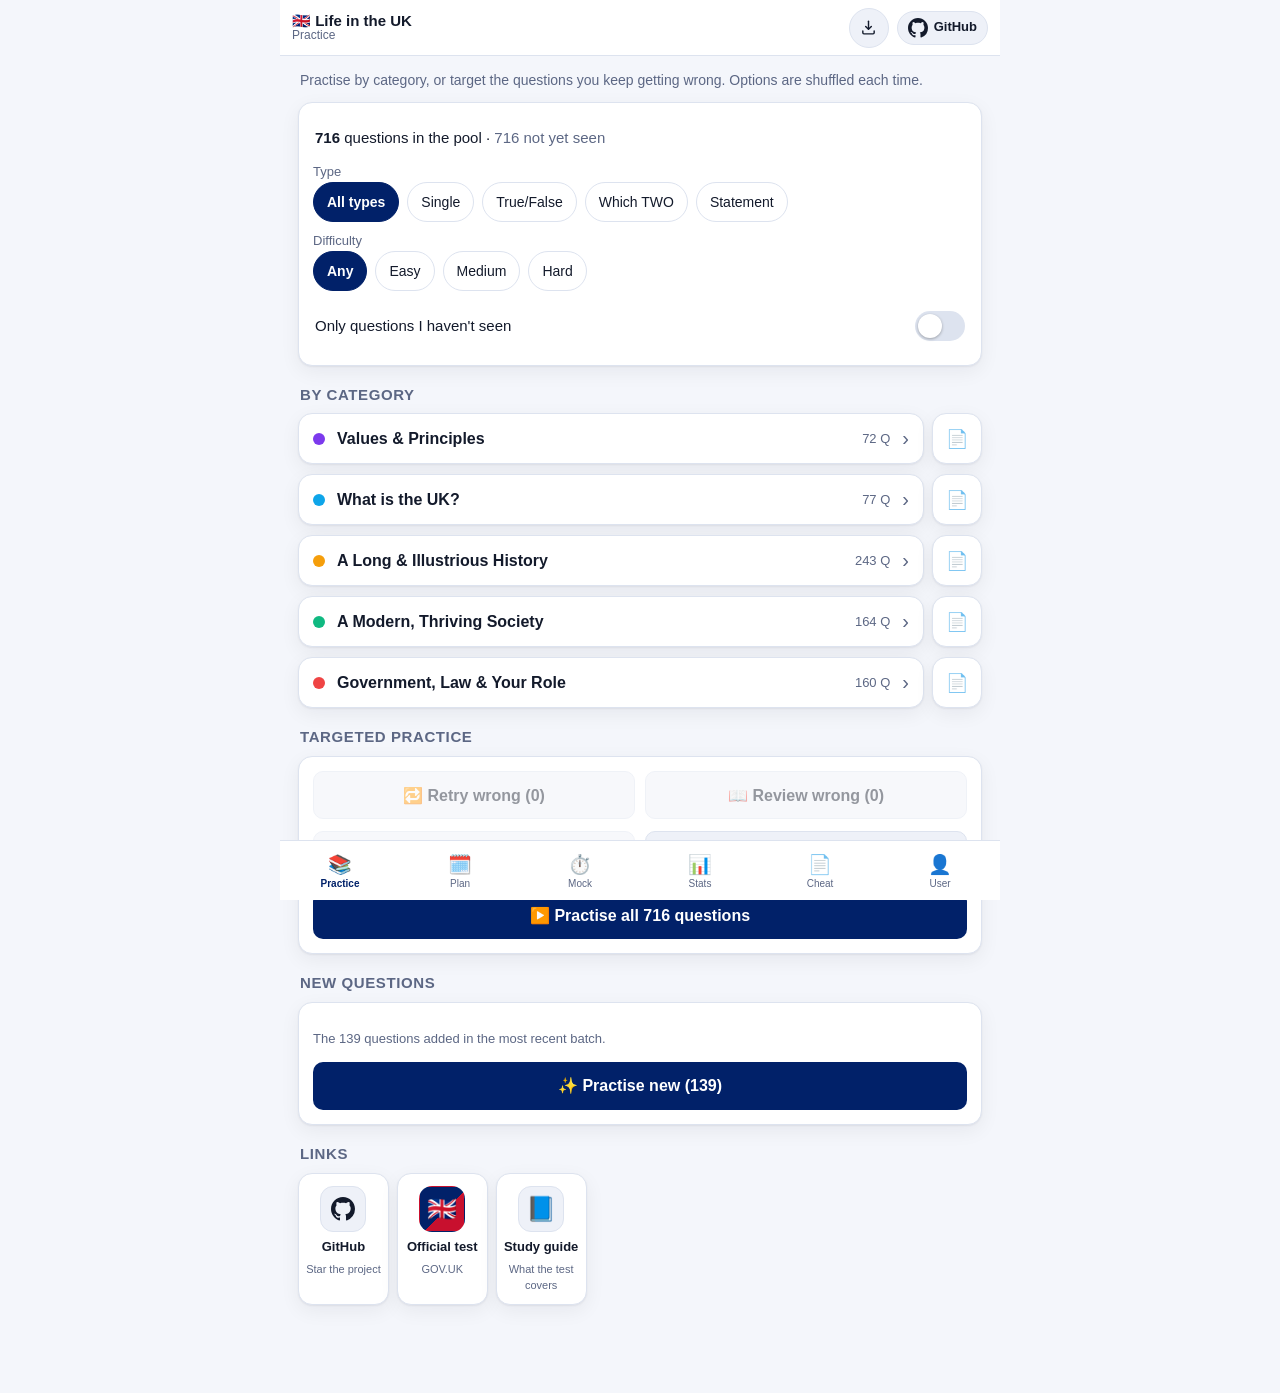
==== commit 813828b8: "Make the site readable by search engines and AI agents The app is a JavaScript shell, so a crawler t" ====
--- a/app/index.html
+++ b/app/index.html
@@ -1,5 +1,5 @@
 <!doctype html>
-<html lang="en">
+<html lang="en-GB">
   <head>
     <meta charset="utf-8" />
     <meta
@@ -7,16 +7,64 @@
       content="width=device-width, initial-scale=1, viewport-fit=cover"
     />
     <meta name="theme-color" content="#012169" />
+    <title>Life in the UK Test practice — 716 free questions & mock tests</title>
     <meta
       name="description"
-      content="Offline practice and mock tests for the Life in the UK Test — by category or random."
+      content="Free practice for the Life in the UK Test: 716 original questions by chapter, timed 24-question mock tests, 4/2/1-week study plans and a cheat sheet. Works offline, no account."
     />
-    <title>Life in the UK · Practice</title>
+    <link rel="canonical" href="https://imnelsonchan-code.github.io/life-in-the-uk-test/" />
+    <meta name="robots" content="index,follow" />
+
+    <!-- Link previews (chat apps, social, search). -->
+    <meta property="og:type" content="website" />
+    <meta property="og:site_name" content="Life in the UK Test practice" />
+    <meta property="og:title" content="Life in the UK Test practice — 716 free questions & mock tests" />
+    <meta
+      property="og:description"
+      content="716 original questions by chapter, timed mock tests, study plans and a cheat sheet. Free, offline and private."
+    />
+    <meta property="og:url" content="https://imnelsonchan-code.github.io/life-in-the-uk-test/" />
+    <meta property="og:image" content="https://imnelsonchan-code.github.io/life-in-the-uk-test/icons/og.png" />
+    <meta property="og:image:width" content="1200" />
+    <meta property="og:image:height" content="630" />
+    <meta property="og:locale" content="en_GB" />
+    <meta name="twitter:card" content="summary_large_image" />
+    <meta name="twitter:title" content="Life in the UK Test practice — 716 free questions & mock tests" />
+    <meta
+      name="twitter:description"
+      content="716 original questions by chapter, timed mock tests, study plans and a cheat sheet. Free, offline and private."
+    />
+    <meta name="twitter:image" content="https://imnelsonchan-code.github.io/life-in-the-uk-test/icons/og.png" />
+
     <link rel="icon" href="icons/icon.svg" type="image/svg+xml" />
     <link rel="apple-touch-icon" sizes="180x180" href="icons/apple-touch-icon.png" />
-    <link rel="manifest" href="manifest.webmanifest?v=20261019f" />
+    <link rel="manifest" href="manifest.webmanifest?v=20261019h" />
     <meta name="apple-mobile-web-app-title" content="Life in the UK" />
-    <link rel="stylesheet" href="css/styles.css?v=20261019f" />
+    <!-- iOS 26 opens a Home Screen site as a web app on its own; these two keep
+         older iPhones (which read only the Apple meta tags) doing the same. -->
+    <meta name="apple-mobile-web-app-capable" content="yes" />
+    <meta name="mobile-web-app-capable" content="yes" />
+    <meta name="apple-mobile-web-app-status-bar-style" content="default" />
+    <link rel="stylesheet" href="css/styles.css?v=20261019h" />
+
+    <!-- What the app is, for search engines. The readable text lives on
+         guide.html and notes.html, because a crawler that does not run
+         JavaScript sees none of this app. -->
+    <script type="application/ld+json">
+      {
+        "@context": "https://schema.org",
+        "@type": "WebApplication",
+        "name": "Life in the UK Test — practice app",
+        "url": "https://imnelsonchan-code.github.io/life-in-the-uk-test/",
+        "applicationCategory": "EducationalApplication",
+        "operatingSystem": "Web (any modern browser)",
+        "description": "Free practice for the Life in the UK Test: 716 original questions by chapter, timed 24-question mock tests, 4/2/1-week study plans, a cheat sheet and offline use.",
+        "inLanguage": "en-GB",
+        "isAccessibleForFree": true,
+        "offers": { "@type": "Offer", "price": "0", "priceCurrency": "GBP" },
+        "sameAs": "https://github.com/imnelsonchan-code/life-in-the-uk-test"
+      }
+    </script>
   </head>
   <body>
     <div class="app">
@@ -100,6 +148,17 @@
 
     <div class="toast" id="toast" hidden></div>
 
-    <script src="js/app.js?v=20261019f"></script>
+    <!-- "Add to your Home Screen" help. Outside #main, so a re-render never
+         clears it, and it stays up while the user works through Safari's menus
+         (a toast would be gone before they found the Share sheet). -->
+    <div class="scrim" id="installHelp" hidden>
+      <div class="sheet" role="dialog" aria-modal="true" aria-labelledby="installHelpTitle">
+        <h2 class="sheet-title" id="installHelpTitle">Add this app to your Home Screen</h2>
+        <div id="installHelpBody"></div>
+        <button class="btn" id="installHelpClose" type="button">Got it</button>
+      </div>
+    </div>
+
+    <script src="js/app.js?v=20261019h"></script>
   </body>
 </html>
--- a/app/css/styles.css
+++ b/app/css/styles.css
@@ -979,6 +979,52 @@
   max-width: 90vw;
 }
 
+/* ---------- install help sheet ---------- */
+.scrim {
+  position: fixed;
+  inset: 0;
+  z-index: 60;
+  background: rgba(9, 17, 42, 0.45);
+  display: flex;
+  align-items: flex-end;
+  justify-content: center;
+  padding: 14px;
+  padding-bottom: calc(var(--tab-h) + 14px);
+}
+.sheet {
+  width: 100%;
+  max-width: 520px;
+  background: var(--surface);
+  border-radius: var(--radius);
+  box-shadow: 0 18px 44px rgba(9, 17, 42, 0.3);
+  padding: 18px 18px 16px;
+}
+.sheet-title {
+  margin: 0 0 4px;
+  font-size: 17px;
+  line-height: 1.3;
+}
+.sheet-steps {
+  margin: 12px 0 14px;
+  padding-left: 22px;
+}
+.sheet-steps li {
+  margin-bottom: 10px;
+  line-height: 1.45;
+}
+.sheet-steps li:last-child {
+  margin-bottom: 0;
+}
+.sheet-note {
+  margin: 0 0 14px;
+  padding: 10px 12px;
+  border-radius: var(--radius-sm);
+  background: var(--surface-2);
+  color: var(--text);
+  font-size: 14px;
+  line-height: 1.45;
+}
+
 @media (min-width: 640px) {
   .app-main {
     padding-left: 18px;
